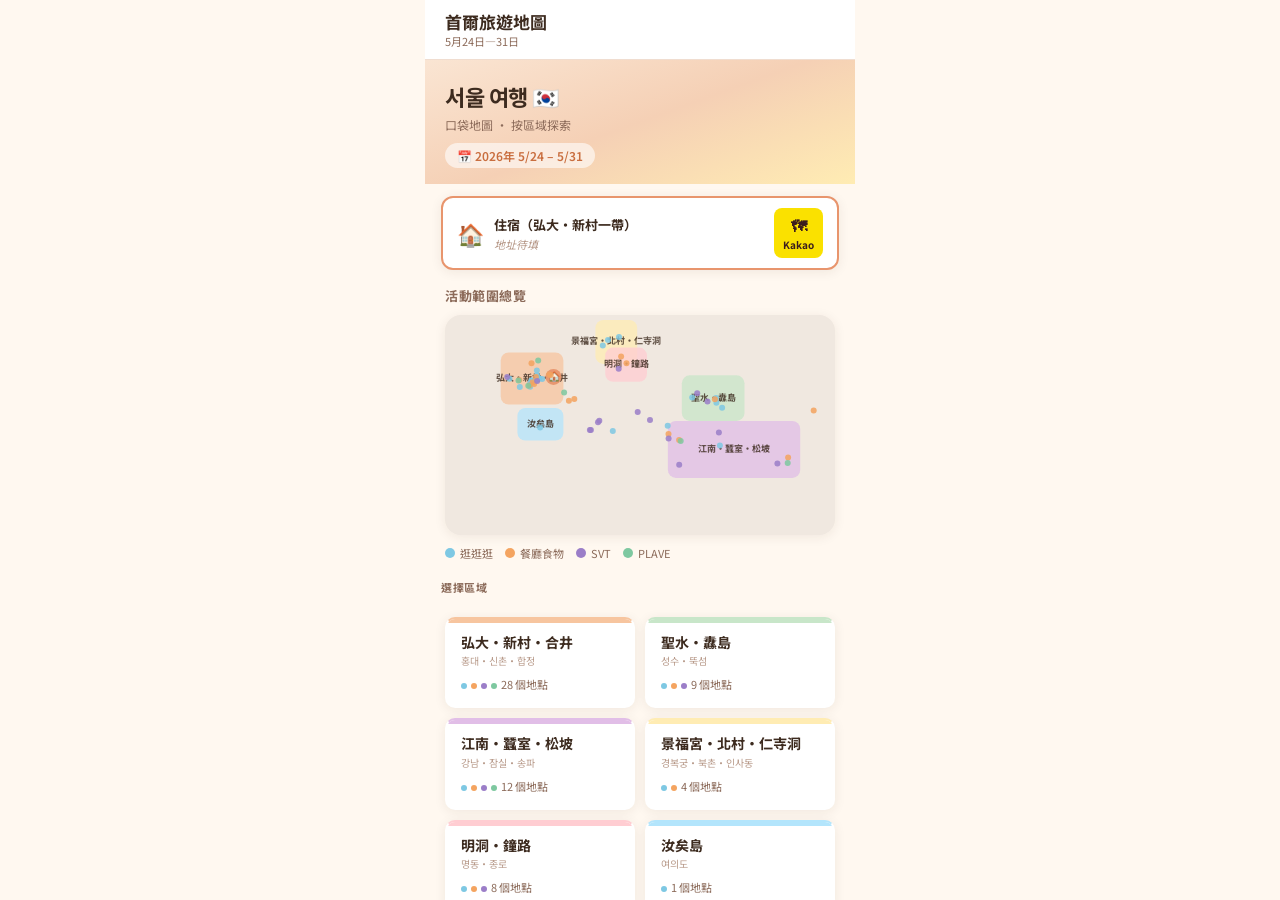
==== index.html @ d863e137 "Add files via upload" ====
<!DOCTYPE html>
<html lang="zh-TW">
<head>
  <meta charset="UTF-8">
  <meta name="viewport" content="width=device-width, initial-scale=1.0, viewport-fit=cover">
  <meta name="mobile-web-app-capable" content="yes">
  <meta name="apple-mobile-web-app-capable" content="yes">
  <meta name="apple-mobile-web-app-status-bar-style" content="default">
  <meta name="apple-mobile-web-app-title" content="首爾">
  <meta name="theme-color" content="#E8A87C">
  <title>首爾旅遊地圖 2026</title>
  <link rel="manifest" href="manifest.json">
  <link rel="stylesheet" href="css/style.css">
</head>
<body>
<div id="app">

  <!-- HEADER -->
  <header class="app-header">
    <button class="back-btn" id="back-btn" style="display:none">←</button>
    <div class="header-title">
      <h1 id="header-title">首爾旅遊地圖</h1>
      <p id="header-sub">5月24日—31日</p>
    </div>
  </header>

  <!-- HOME PAGE -->
  <div class="page active" id="page-home">

    <div class="home-hero">
      <h2>서울 여행 🇰🇷</h2>
      <p>口袋地圖 · 按區域探索</p>
      <div class="dates">📅 2026年 5/24 – 5/31</div>
    </div>

    <!-- 住宿 -->
    <div class="accom-chip">
      <span class="ac-icon">🏠</span>
      <div class="ac-body">
        <div class="ac-name">住宿（弘大・新村一帶）</div>
        <div class="ac-addr">地址待填</div>
      </div>
      <a class="kakao-btn" href="https://map.kakao.com/link/map/住宿,37.5569974,126.937875" target="_blank">
        <span class="kb-icon">🗺</span>
        <span>Kakao</span>
      </a>
    </div>

    <!-- Overview Map -->
    <div class="overview-map-wrap">
      <h3>活動範圍總覽</h3>
      <div class="overview-map">
        <svg id="overview-svg" viewBox="0 0 390 220" xmlns="http://www.w3.org/2000/svg"></svg>
      </div>
    </div>

    <!-- Legend -->
    <div style="display:flex;gap:12px;padding:10px 20px 4px;flex-wrap:wrap">
      <span style="display:flex;align-items:center;gap:5px;font-size:11px;color:var(--text-sub)">
        <span style="width:10px;height:10px;border-radius:50%;background:#7EC8E3;display:inline-block"></span>逛逛逛
      </span>
      <span style="display:flex;align-items:center;gap:5px;font-size:11px;color:var(--text-sub)">
        <span style="width:10px;height:10px;border-radius:50%;background:#F4A460;display:inline-block"></span>餐廳食物
      </span>
      <span style="display:flex;align-items:center;gap:5px;font-size:11px;color:var(--text-sub)">
        <span style="width:10px;height:10px;border-radius:50%;background:#9B7EC8;display:inline-block"></span>SVT
      </span>
      <span style="display:flex;align-items:center;gap:5px;font-size:11px;color:var(--text-sub)">
        <span style="width:10px;height:10px;border-radius:50%;background:#7EC8A0;display:inline-block"></span>PLAVE
      </span>
    </div>

    <!-- Region Grid -->
    <div class="section-label">選擇區域</div>
    <div class="region-grid" id="region-grid"></div>

  </div><!-- /page-home -->

  <!-- REGION PAGE -->
  <div class="page" id="page-region">

    <!-- Mini Map -->
    <div class="region-map-wrap">
      <svg id="region-svg" viewBox="0 0 390 240" xmlns="http://www.w3.org/2000/svg"></svg>
    </div>

    <!-- Subway Chips -->
    <div id="subway-chips" class="subway-chips"></div>

    <!-- Category Tabs -->
    <div id="cat-tabs" class="cat-tabs"></div>

    <!-- Place List -->
    <div id="place-list" class="place-list"></div>

  </div><!-- /page-region -->

</div><!-- /app -->

<script src="js/data.js"></script>
<script src="js/app.js"></script>
</body>
</html>
---- css/style.css ----
@import url('https://fonts.googleapis.com/css2?family=Noto+Sans+TC:wght@400;500;700&family=Noto+Sans+KR:wght@400;500;700&family=Gowun+Dodum&display=swap');

:root {
  --bg: #FFF8F0;
  --surface: #FFFFFF;
  --surface2: #FFF3E8;
  --border: #F0DDD0;
  --text: #3D2B1F;
  --text-sub: #8C6B5A;
  --text-light: #B89A8A;
  --accent: #E8956D;
  --accent2: #C96E3F;
  --dot: #D4846A;

  --region-hongdae: #F7C59F;
  --region-seongsu: #C8E6C9;
  --region-gangnam: #E1BEE7;
  --region-gyeongbok: #FFECB3;
  --region-myeongdong: #FFCDD2;
  --region-yeouido: #B3E5FC;
  --region-incheon: #CFD8DC;

  --cat-shop: #7EC8E3;
  --cat-food: #F4A460;
  --cat-svt: #9B7EC8;
  --cat-plave: #7EC8A0;

  --radius: 16px;
  --radius-sm: 10px;
  --shadow: 0 2px 12px rgba(61,43,31,0.08);
  --shadow-md: 0 4px 24px rgba(61,43,31,0.12);
}

* { box-sizing: border-box; margin: 0; padding: 0; }

html, body {
  height: 100%;
  font-family: 'Noto Sans TC', 'Noto Sans KR', sans-serif;
  background: var(--bg);
  color: var(--text);
  overflow: hidden;
  -webkit-tap-highlight-color: transparent;
  user-select: none;
}

/* ── APP SHELL ── */
#app {
  display: flex;
  flex-direction: column;
  height: 100dvh;
  max-width: 430px;
  margin: 0 auto;
  position: relative;
  overflow: hidden;
}

/* ── HEADER ── */
.app-header {
  background: var(--surface);
  border-bottom: 1px solid var(--border);
  padding: 12px 20px 10px;
  display: flex;
  align-items: center;
  gap: 12px;
  flex-shrink: 0;
  position: relative;
  z-index: 10;
}

.back-btn {
  width: 36px; height: 36px;
  border: none; background: var(--surface2);
  border-radius: 50%;
  display: flex; align-items: center; justify-content: center;
  cursor: pointer;
  font-size: 16px;
  flex-shrink: 0;
  transition: background 0.15s;
}
.back-btn:active { background: var(--border); }

.header-title {
  flex: 1;
}
.header-title h1 {
  font-size: 17px; font-weight: 700;
  color: var(--text); line-height: 1.2;
}
.header-title p {
  font-size: 11px; color: var(--text-sub); margin-top: 1px;
}

/* ── PAGES ── */
.page {
  flex: 1;
  overflow-y: auto;
  overflow-x: hidden;
  -webkit-overflow-scrolling: touch;
  display: none;
}
.page.active { display: block; }

/* ── HOME PAGE ── */
.home-hero {
  background: linear-gradient(160deg, #FAE5D3 0%, #F5D0B5 50%, #FFECB3 100%);
  padding: 20px 20px 16px;
  position: relative;
}
.home-hero h2 {
  font-size: 22px; font-weight: 700;
  color: var(--text); letter-spacing: -0.5px;
}
.home-hero p {
  font-size: 12px; color: var(--text-sub);
  margin-top: 4px;
}
.home-hero .dates {
  display: inline-flex; align-items: center; gap: 6px;
  background: rgba(255,255,255,0.6);
  border-radius: 20px; padding: 4px 12px;
  font-size: 12px; color: var(--accent2);
  font-weight: 600; margin-top: 10px;
}

/* ── OVERVIEW MAP (HOME) ── */
.overview-map-wrap {
  padding: 16px 20px 0;
}
.overview-map-wrap h3 {
  font-size: 13px; font-weight: 700;
  color: var(--text-sub); margin-bottom: 10px;
  text-transform: uppercase; letter-spacing: 0.5px;
}
.overview-map {
  background: #F0E8E0;
  border-radius: var(--radius);
  overflow: hidden;
  position: relative;
  height: 220px;
  box-shadow: var(--shadow);
}
#overview-svg {
  width: 100%; height: 100%;
}

/* ── REGION GRID ── */
.region-grid {
  display: grid;
  grid-template-columns: 1fr 1fr;
  gap: 10px;
  padding: 16px 20px;
}
.region-card {
  background: var(--surface);
  border-radius: var(--radius-sm);
  padding: 14px;
  cursor: pointer;
  border: 2px solid transparent;
  box-shadow: var(--shadow);
  transition: transform 0.15s, box-shadow 0.15s;
  position: relative;
  overflow: hidden;
}
.region-card:active { transform: scale(0.97); }
.region-card::before {
  content: '';
  position: absolute;
  top: 0; left: 0; right: 0;
  height: 4px;
  border-radius: 8px 8px 0 0;
}
.region-card .rc-name {
  font-size: 14px; font-weight: 700;
  color: var(--text); line-height: 1.3;
}
.region-card .rc-ko {
  font-size: 10px; color: var(--text-light);
  margin-top: 2px;
}
.region-card .rc-count {
  margin-top: 8px;
  font-size: 11px; color: var(--text-sub);
}
.region-card .rc-dot {
  display: inline-block; width: 6px; height: 6px;
  border-radius: 50%; margin-right: 4px;
  vertical-align: middle;
}

/* ── REGION PAGE ── */
.region-map-wrap {
  position: relative;
  background: #F0E8E0;
  height: 240px;
  overflow: hidden;
}
#region-svg {
  width: 100%; height: 100%;
}

.subway-chips {
  display: flex; flex-wrap: wrap; gap: 6px;
  padding: 12px 16px;
}
.subway-chip {
  display: flex; align-items: center; gap: 5px;
  background: var(--surface);
  border: 1px solid var(--border);
  border-radius: 20px;
  padding: 4px 10px;
  font-size: 11px; color: var(--text);
}
.subway-chip .line-dot {
  width: 8px; height: 8px;
  border-radius: 50%; flex-shrink: 0;
}

/* ── CATEGORY TABS ── */
.cat-tabs {
  display: flex;
  gap: 8px;
  padding: 8px 16px 12px;
  overflow-x: auto;
  -webkit-overflow-scrolling: touch;
  scrollbar-width: none;
}
.cat-tabs::-webkit-scrollbar { display: none; }
.cat-tab {
  flex-shrink: 0;
  display: flex; flex-direction: column; align-items: center; gap: 4px;
  padding: 8px 14px;
  background: var(--surface);
  border: 2px solid var(--border);
  border-radius: var(--radius-sm);
  cursor: pointer;
  transition: all 0.15s;
  min-width: 64px;
}
.cat-tab .ct-icon { font-size: 20px; }
.cat-tab .ct-label {
  font-size: 10px; font-weight: 600;
  color: var(--text-sub);
}
.cat-tab.active {
  border-color: var(--accent);
  background: var(--surface2);
}
.cat-tab.active .ct-label { color: var(--accent2); }

/* ── PLACE LIST ── */
.place-list {
  padding: 0 16px 100px;
  display: flex; flex-direction: column; gap: 10px;
}
.place-card {
  background: var(--surface);
  border-radius: var(--radius-sm);
  padding: 14px;
  box-shadow: var(--shadow);
  display: flex; align-items: flex-start; gap: 10px;
}
.place-card-icon {
  width: 36px; height: 36px;
  border-radius: 10px;
  display: flex; align-items: center; justify-content: center;
  font-size: 18px; flex-shrink: 0;
}
.place-card-body { flex: 1; min-width: 0; }
.place-card-names {
  font-size: 14px; font-weight: 700;
  color: var(--text); line-height: 1.3;
}
.place-card-names .ko {
  font-size: 11px; font-weight: 400;
  color: var(--text-sub); display: block;
  margin-top: 1px;
}
.place-card-address {
  font-size: 11px; color: var(--text-sub);
  margin-top: 5px; line-height: 1.4;
}
.place-card-address.empty { color: var(--text-light); font-style: italic; }
.place-card-note {
  font-size: 11px; color: var(--text-light);
  margin-top: 4px; line-height: 1.4;
}
.place-card-note.booked {
  color: #4CAF50; font-weight: 600;
}
.kakao-btn {
  flex-shrink: 0;
  display: flex; flex-direction: column; align-items: center;
  gap: 2px;
  padding: 7px 9px;
  background: #FAE100;
  border: none; border-radius: 8px;
  cursor: pointer;
  font-size: 10px; font-weight: 700;
  color: #3C1E1E;
  transition: transform 0.12s;
  text-decoration: none;
  line-height: 1.3;
  text-align: center;
}
.kakao-btn:active { transform: scale(0.95); }
.kakao-btn .kb-icon { font-size: 16px; }

/* ── ACCOMMODATION CHIP ── */
.accom-chip {
  margin: 12px 16px 0;
  background: var(--surface);
  border: 2px solid var(--accent);
  border-radius: 12px;
  padding: 10px 14px;
  display: flex; align-items: center; gap: 10px;
  box-shadow: var(--shadow);
}
.accom-chip .ac-icon { font-size: 22px; }
.accom-chip .ac-body { flex: 1; }
.accom-chip .ac-name { font-size: 13px; font-weight: 700; color: var(--text); }
.accom-chip .ac-addr { font-size: 11px; color: var(--text-light); font-style: italic; margin-top: 2px; }

/* ── SECTION LABEL ── */
.section-label {
  padding: 14px 16px 6px;
  font-size: 11px; font-weight: 700;
  color: var(--text-sub); text-transform: uppercase; letter-spacing: 0.5px;
}

/* ── SCROLLBAR ── */
.page::-webkit-scrollbar { width: 3px; }
.page::-webkit-scrollbar-thumb { background: var(--border); border-radius: 4px; }

/* ── ANIMATION ── */
@keyframes fadeUp {
  from { opacity: 0; transform: translateY(8px); }
  to   { opacity: 1; transform: translateY(0); }
}
.place-card { animation: fadeUp 0.2s ease both; }
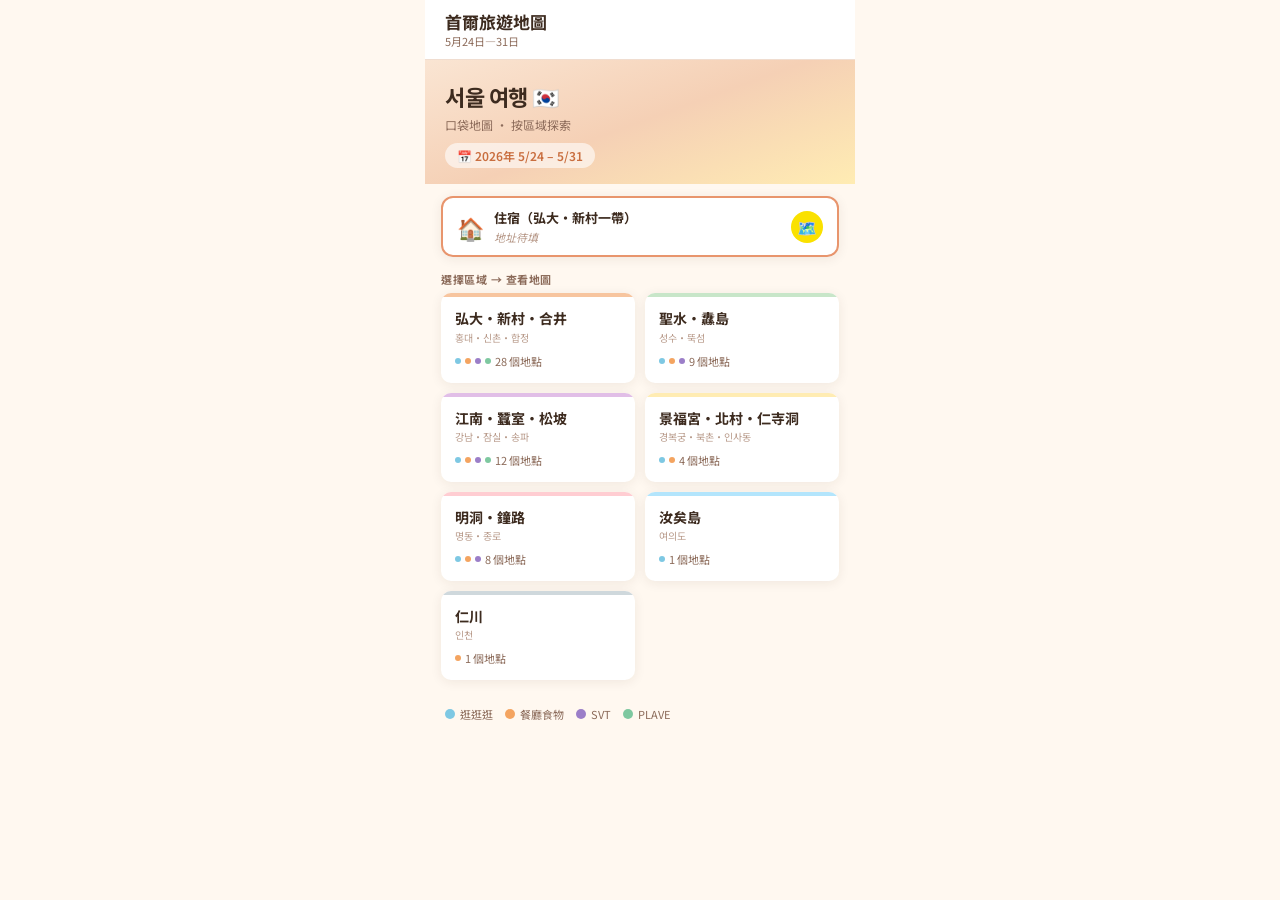
==== commit 9bdd8194: "Add files via upload" ====
--- a/index.html
+++ b/index.html
@@ -11,11 +11,11 @@
   <title>首爾旅遊地圖 2026</title>
   <link rel="manifest" href="manifest.json">
   <link rel="stylesheet" href="css/style.css">
+  <script type="text/javascript" src="https://dapi.kakao.com/v2/maps/sdk.js?appkey=3eb3a89a2d6afc377a00a63d59d42dce&libraries=services"></script>
 </head>
 <body>
 <div id="app">
 
-  <!-- HEADER -->
   <header class="app-header">
     <button class="back-btn" id="back-btn" style="display:none">←</button>
     <div class="header-title">
@@ -26,76 +26,41 @@
 
   <!-- HOME PAGE -->
   <div class="page active" id="page-home">
-
     <div class="home-hero">
       <h2>서울 여행 🇰🇷</h2>
       <p>口袋地圖 · 按區域探索</p>
       <div class="dates">📅 2026年 5/24 – 5/31</div>
     </div>
 
-    <!-- 住宿 -->
     <div class="accom-chip">
       <span class="ac-icon">🏠</span>
       <div class="ac-body">
         <div class="ac-name">住宿（弘大・新村一帶）</div>
         <div class="ac-addr">地址待填</div>
       </div>
-      <a class="kakao-btn" href="https://map.kakao.com/link/map/住宿,37.5569974,126.937875" target="_blank">
-        <span class="kb-icon">🗺</span>
-        <span>Kakao</span>
-      </a>
+      <a class="kakao-icon-btn" href="https://map.kakao.com/link/map/住宿,37.5569974,126.937875" target="_blank" rel="noopener" title="在Kakao Map查看">🗺️</a>
     </div>
 
-    <!-- Overview Map -->
-    <div class="overview-map-wrap">
-      <h3>活動範圍總覽</h3>
-      <div class="overview-map">
-        <svg id="overview-svg" viewBox="0 0 390 220" xmlns="http://www.w3.org/2000/svg"></svg>
-      </div>
-    </div>
-
-    <!-- Legend -->
-    <div style="display:flex;gap:12px;padding:10px 20px 4px;flex-wrap:wrap">
-      <span style="display:flex;align-items:center;gap:5px;font-size:11px;color:var(--text-sub)">
-        <span style="width:10px;height:10px;border-radius:50%;background:#7EC8E3;display:inline-block"></span>逛逛逛
-      </span>
-      <span style="display:flex;align-items:center;gap:5px;font-size:11px;color:var(--text-sub)">
-        <span style="width:10px;height:10px;border-radius:50%;background:#F4A460;display:inline-block"></span>餐廳食物
-      </span>
-      <span style="display:flex;align-items:center;gap:5px;font-size:11px;color:var(--text-sub)">
-        <span style="width:10px;height:10px;border-radius:50%;background:#9B7EC8;display:inline-block"></span>SVT
-      </span>
-      <span style="display:flex;align-items:center;gap:5px;font-size:11px;color:var(--text-sub)">
-        <span style="width:10px;height:10px;border-radius:50%;background:#7EC8A0;display:inline-block"></span>PLAVE
-      </span>
-    </div>
-
-    <!-- Region Grid -->
-    <div class="section-label">選擇區域</div>
+    <div class="section-label">選擇區域 → 查看地圖</div>
     <div class="region-grid" id="region-grid"></div>
 
-  </div><!-- /page-home -->
+    <div class="legend-row">
+      <span class="legend-item"><span class="legend-dot" style="background:#7EC8E3"></span>逛逛逛</span>
+      <span class="legend-item"><span class="legend-dot" style="background:#F4A460"></span>餐廳食物</span>
+      <span class="legend-item"><span class="legend-dot" style="background:#9B7EC8"></span>SVT</span>
+      <span class="legend-item"><span class="legend-dot" style="background:#7EC8A0"></span>PLAVE</span>
+    </div>
+  </div>
 
   <!-- REGION PAGE -->
   <div class="page" id="page-region">
+    <div id="kakao-map"></div>
+    <div id="subway-chips" class="subway-chips"></div>
+    <div id="cat-tabs" class="cat-tabs"></div>
+    <div id="place-list" class="place-list"></div>
+  </div>
 
-    <!-- Mini Map -->
-    <div class="region-map-wrap">
-      <svg id="region-svg" viewBox="0 0 390 240" xmlns="http://www.w3.org/2000/svg"></svg>
-    </div>
-
-    <!-- Subway Chips -->
-    <div id="subway-chips" class="subway-chips"></div>
-
-    <!-- Category Tabs -->
-    <div id="cat-tabs" class="cat-tabs"></div>
-
-    <!-- Place List -->
-    <div id="place-list" class="place-list"></div>
-
-  </div><!-- /page-region -->
-
-</div><!-- /app -->
+</div>
 
 <script src="js/data.js"></script>
 <script src="js/app.js"></script>
--- a/css/style.css
+++ b/css/style.css
@@ -1,4 +1,4 @@
-@import url('https://fonts.googleapis.com/css2?family=Noto+Sans+TC:wght@400;500;700&family=Noto+Sans+KR:wght@400;500;700&family=Gowun+Dodum&display=swap');
+@import url('https://fonts.googleapis.com/css2?family=Noto+Sans+TC:wght@400;500;700&family=Noto+Sans+KR:wght@400;500;700&display=swap');
 
 :root {
   --bg: #FFF8F0;
@@ -10,7 +10,6 @@
   --text-light: #B89A8A;
   --accent: #E8956D;
   --accent2: #C96E3F;
-  --dot: #D4846A;
 
   --region-hongdae: #F7C59F;
   --region-seongsu: #C8E6C9;
@@ -20,15 +19,9 @@
   --region-yeouido: #B3E5FC;
   --region-incheon: #CFD8DC;
 
-  --cat-shop: #7EC8E3;
-  --cat-food: #F4A460;
-  --cat-svt: #9B7EC8;
-  --cat-plave: #7EC8A0;
-
   --radius: 16px;
   --radius-sm: 10px;
   --shadow: 0 2px 12px rgba(61,43,31,0.08);
-  --shadow-md: 0 4px 24px rgba(61,43,31,0.12);
 }
 
 * { box-sizing: border-box; margin: 0; padding: 0; }
@@ -43,7 +36,6 @@
   user-select: none;
 }
 
-/* ── APP SHELL ── */
 #app {
   display: flex;
   flex-direction: column;
@@ -63,7 +55,6 @@
   align-items: center;
   gap: 12px;
   flex-shrink: 0;
-  position: relative;
   z-index: 10;
 }
 
@@ -72,238 +63,32 @@
   border: none; background: var(--surface2);
   border-radius: 50%;
   display: flex; align-items: center; justify-content: center;
-  cursor: pointer;
-  font-size: 16px;
-  flex-shrink: 0;
+  cursor: pointer; font-size: 16px; flex-shrink: 0;
   transition: background 0.15s;
 }
 .back-btn:active { background: var(--border); }
 
-.header-title {
-  flex: 1;
-}
-.header-title h1 {
-  font-size: 17px; font-weight: 700;
-  color: var(--text); line-height: 1.2;
-}
-.header-title p {
-  font-size: 11px; color: var(--text-sub); margin-top: 1px;
-}
+.header-title { flex: 1; }
+.header-title h1 { font-size: 17px; font-weight: 700; color: var(--text); line-height: 1.2; }
+.header-title p { font-size: 11px; color: var(--text-sub); margin-top: 1px; }
 
 /* ── PAGES ── */
-.page {
-  flex: 1;
-  overflow-y: auto;
-  overflow-x: hidden;
-  -webkit-overflow-scrolling: touch;
-  display: none;
-}
+.page { flex: 1; overflow-y: auto; overflow-x: hidden; -webkit-overflow-scrolling: touch; display: none; }
 .page.active { display: block; }
 
-/* ── HOME PAGE ── */
+/* ── HOME ── */
 .home-hero {
   background: linear-gradient(160deg, #FAE5D3 0%, #F5D0B5 50%, #FFECB3 100%);
   padding: 20px 20px 16px;
-  position: relative;
-}
-.home-hero h2 {
-  font-size: 22px; font-weight: 700;
-  color: var(--text); letter-spacing: -0.5px;
-}
-.home-hero p {
-  font-size: 12px; color: var(--text-sub);
-  margin-top: 4px;
-}
+}
+.home-hero h2 { font-size: 22px; font-weight: 700; color: var(--text); letter-spacing: -0.5px; }
+.home-hero p { font-size: 12px; color: var(--text-sub); margin-top: 4px; }
 .home-hero .dates {
   display: inline-flex; align-items: center; gap: 6px;
-  background: rgba(255,255,255,0.6);
-  border-radius: 20px; padding: 4px 12px;
-  font-size: 12px; color: var(--accent2);
+  background: rgba(255,255,255,0.6); border-radius: 20px;
+  padding: 4px 12px; font-size: 12px; color: var(--accent2);
   font-weight: 600; margin-top: 10px;
 }
-
-/* ── OVERVIEW MAP (HOME) ── */
-.overview-map-wrap {
-  padding: 16px 20px 0;
-}
-.overview-map-wrap h3 {
-  font-size: 13px; font-weight: 700;
-  color: var(--text-sub); margin-bottom: 10px;
-  text-transform: uppercase; letter-spacing: 0.5px;
-}
-.overview-map {
-  background: #F0E8E0;
-  border-radius: var(--radius);
-  overflow: hidden;
-  position: relative;
-  height: 220px;
-  box-shadow: var(--shadow);
-}
-#overview-svg {
-  width: 100%; height: 100%;
-}
-
-/* ── REGION GRID ── */
-.region-grid {
-  display: grid;
-  grid-template-columns: 1fr 1fr;
-  gap: 10px;
-  padding: 16px 20px;
-}
-.region-card {
-  background: var(--surface);
-  border-radius: var(--radius-sm);
-  padding: 14px;
-  cursor: pointer;
-  border: 2px solid transparent;
-  box-shadow: var(--shadow);
-  transition: transform 0.15s, box-shadow 0.15s;
-  position: relative;
-  overflow: hidden;
-}
-.region-card:active { transform: scale(0.97); }
-.region-card::before {
-  content: '';
-  position: absolute;
-  top: 0; left: 0; right: 0;
-  height: 4px;
-  border-radius: 8px 8px 0 0;
-}
-.region-card .rc-name {
-  font-size: 14px; font-weight: 700;
-  color: var(--text); line-height: 1.3;
-}
-.region-card .rc-ko {
-  font-size: 10px; color: var(--text-light);
-  margin-top: 2px;
-}
-.region-card .rc-count {
-  margin-top: 8px;
-  font-size: 11px; color: var(--text-sub);
-}
-.region-card .rc-dot {
-  display: inline-block; width: 6px; height: 6px;
-  border-radius: 50%; margin-right: 4px;
-  vertical-align: middle;
-}
-
-/* ── REGION PAGE ── */
-.region-map-wrap {
-  position: relative;
-  background: #F0E8E0;
-  height: 240px;
-  overflow: hidden;
-}
-#region-svg {
-  width: 100%; height: 100%;
-}
-
-.subway-chips {
-  display: flex; flex-wrap: wrap; gap: 6px;
-  padding: 12px 16px;
-}
-.subway-chip {
-  display: flex; align-items: center; gap: 5px;
-  background: var(--surface);
-  border: 1px solid var(--border);
-  border-radius: 20px;
-  padding: 4px 10px;
-  font-size: 11px; color: var(--text);
-}
-.subway-chip .line-dot {
-  width: 8px; height: 8px;
-  border-radius: 50%; flex-shrink: 0;
-}
-
-/* ── CATEGORY TABS ── */
-.cat-tabs {
-  display: flex;
-  gap: 8px;
-  padding: 8px 16px 12px;
-  overflow-x: auto;
-  -webkit-overflow-scrolling: touch;
-  scrollbar-width: none;
-}
-.cat-tabs::-webkit-scrollbar { display: none; }
-.cat-tab {
-  flex-shrink: 0;
-  display: flex; flex-direction: column; align-items: center; gap: 4px;
-  padding: 8px 14px;
-  background: var(--surface);
-  border: 2px solid var(--border);
-  border-radius: var(--radius-sm);
-  cursor: pointer;
-  transition: all 0.15s;
-  min-width: 64px;
-}
-.cat-tab .ct-icon { font-size: 20px; }
-.cat-tab .ct-label {
-  font-size: 10px; font-weight: 600;
-  color: var(--text-sub);
-}
-.cat-tab.active {
-  border-color: var(--accent);
-  background: var(--surface2);
-}
-.cat-tab.active .ct-label { color: var(--accent2); }
-
-/* ── PLACE LIST ── */
-.place-list {
-  padding: 0 16px 100px;
-  display: flex; flex-direction: column; gap: 10px;
-}
-.place-card {
-  background: var(--surface);
-  border-radius: var(--radius-sm);
-  padding: 14px;
-  box-shadow: var(--shadow);
-  display: flex; align-items: flex-start; gap: 10px;
-}
-.place-card-icon {
-  width: 36px; height: 36px;
-  border-radius: 10px;
-  display: flex; align-items: center; justify-content: center;
-  font-size: 18px; flex-shrink: 0;
-}
-.place-card-body { flex: 1; min-width: 0; }
-.place-card-names {
-  font-size: 14px; font-weight: 700;
-  color: var(--text); line-height: 1.3;
-}
-.place-card-names .ko {
-  font-size: 11px; font-weight: 400;
-  color: var(--text-sub); display: block;
-  margin-top: 1px;
-}
-.place-card-address {
-  font-size: 11px; color: var(--text-sub);
-  margin-top: 5px; line-height: 1.4;
-}
-.place-card-address.empty { color: var(--text-light); font-style: italic; }
-.place-card-note {
-  font-size: 11px; color: var(--text-light);
-  margin-top: 4px; line-height: 1.4;
-}
-.place-card-note.booked {
-  color: #4CAF50; font-weight: 600;
-}
-.kakao-btn {
-  flex-shrink: 0;
-  display: flex; flex-direction: column; align-items: center;
-  gap: 2px;
-  padding: 7px 9px;
-  background: #FAE100;
-  border: none; border-radius: 8px;
-  cursor: pointer;
-  font-size: 10px; font-weight: 700;
-  color: #3C1E1E;
-  transition: transform 0.12s;
-  text-decoration: none;
-  line-height: 1.3;
-  text-align: center;
-}
-.kakao-btn:active { transform: scale(0.95); }
-.kakao-btn .kb-icon { font-size: 16px; }
 
 /* ── ACCOMMODATION CHIP ── */
 .accom-chip {
@@ -320,6 +105,31 @@
 .accom-chip .ac-name { font-size: 13px; font-weight: 700; color: var(--text); }
 .accom-chip .ac-addr { font-size: 11px; color: var(--text-light); font-style: italic; margin-top: 2px; }
 
+/* ── KAKAO ICON BUTTON (small, inline) ── */
+.kakao-icon-btn {
+  display: flex; align-items: center; justify-content: center;
+  width: 32px; height: 32px;
+  background: #FAE100; border-radius: 50%;
+  text-decoration: none; font-size: 16px;
+  flex-shrink: 0;
+  transition: transform 0.12s;
+}
+.kakao-icon-btn:active { transform: scale(0.92); }
+
+/* ── LEGEND ── */
+.legend-row {
+  display: flex; gap: 12px; flex-wrap: wrap;
+  padding: 10px 20px 16px;
+}
+.legend-item {
+  display: flex; align-items: center; gap: 5px;
+  font-size: 11px; color: var(--text-sub);
+}
+.legend-dot {
+  width: 10px; height: 10px;
+  border-radius: 50%; display: inline-block;
+}
+
 /* ── SECTION LABEL ── */
 .section-label {
   padding: 14px 16px 6px;
@@ -327,13 +137,111 @@
   color: var(--text-sub); text-transform: uppercase; letter-spacing: 0.5px;
 }
 
+/* ── REGION GRID ── */
+.region-grid {
+  display: grid;
+  grid-template-columns: 1fr 1fr;
+  gap: 10px;
+  padding: 0 16px 16px;
+}
+.region-card {
+  background: var(--surface);
+  border-radius: var(--radius-sm);
+  padding: 14px;
+  cursor: pointer;
+  box-shadow: var(--shadow);
+  transition: transform 0.15s;
+  position: relative;
+  overflow: hidden;
+}
+.region-card:active { transform: scale(0.96); }
+.region-card .rc-color-bar {
+  position: absolute; top: 0; left: 0; right: 0; height: 4px; border-radius: 8px 8px 0 0;
+}
+.region-card .rc-name { font-size: 14px; font-weight: 700; color: var(--text); line-height: 1.3; margin-top: 2px; }
+.region-card .rc-ko { font-size: 10px; color: var(--text-light); margin-top: 2px; }
+.region-card .rc-count { margin-top: 8px; font-size: 11px; color: var(--text-sub); display: flex; align-items: center; gap: 4px; flex-wrap: wrap; }
+.rc-cat-dot { display: inline-block; width: 6px; height: 6px; border-radius: 50%; }
+
+/* ── KAKAO MAP ── */
+#kakao-map {
+  width: 100%;
+  height: 280px;
+  flex-shrink: 0;
+  background: #EDE0D4;
+}
+
+/* ── SUBWAY CHIPS ── */
+.subway-chips {
+  display: flex; flex-wrap: wrap; gap: 6px;
+  padding: 10px 16px;
+}
+.subway-chip {
+  display: flex; align-items: center; gap: 5px;
+  background: var(--surface); border: 1px solid var(--border);
+  border-radius: 20px; padding: 4px 10px;
+  font-size: 11px; color: var(--text);
+}
+.subway-chip .line-dot { width: 8px; height: 8px; border-radius: 50%; flex-shrink: 0; }
+
+/* ── CATEGORY TABS ── */
+.cat-tabs {
+  display: flex; gap: 8px;
+  padding: 4px 16px 10px;
+  overflow-x: auto; -webkit-overflow-scrolling: touch; scrollbar-width: none;
+}
+.cat-tabs::-webkit-scrollbar { display: none; }
+.cat-tab {
+  flex-shrink: 0;
+  display: flex; flex-direction: column; align-items: center; gap: 3px;
+  padding: 7px 12px;
+  background: var(--surface); border: 2px solid var(--border);
+  border-radius: var(--radius-sm); cursor: pointer;
+  transition: all 0.15s; min-width: 60px;
+}
+.cat-tab .ct-icon { font-size: 18px; }
+.cat-tab .ct-label { font-size: 10px; font-weight: 600; color: var(--text-sub); }
+.cat-tab.active { border-color: var(--accent); background: var(--surface2); }
+.cat-tab.active .ct-label { color: var(--accent2); }
+
+/* ── PLACE LIST ── */
+.place-list { padding: 0 16px 100px; display: flex; flex-direction: column; gap: 10px; }
+
+.place-card {
+  background: var(--surface); border-radius: var(--radius-sm);
+  padding: 12px; box-shadow: var(--shadow);
+  display: flex; align-items: flex-start; gap: 10px;
+  animation: fadeUp 0.2s ease both;
+}
+.place-card-icon {
+  width: 34px; height: 34px; border-radius: 9px;
+  display: flex; align-items: center; justify-content: center;
+  font-size: 17px; flex-shrink: 0;
+}
+.place-card-body { flex: 1; min-width: 0; }
+.place-card-names { font-size: 13px; font-weight: 700; color: var(--text); line-height: 1.3; }
+.place-card-names .ko { font-size: 10px; font-weight: 400; color: var(--text-sub); display: block; margin-top: 1px; }
+.place-card-address { font-size: 11px; color: var(--text-sub); margin-top: 4px; line-height: 1.4; }
+.place-card-address.empty { color: var(--text-light); font-style: italic; }
+.place-card-note { font-size: 11px; color: var(--text-light); margin-top: 3px; line-height: 1.4; }
+.place-card-note.booked { color: #4CAF50; font-weight: 700; }
+
+/* ── PLACE KAKAO ICON ── */
+.place-kakao-btn {
+  display: flex; align-items: center; justify-content: center;
+  width: 30px; height: 30px; border-radius: 50%;
+  background: #FAE100; text-decoration: none;
+  font-size: 15px; flex-shrink: 0;
+  margin-top: 2px;
+  transition: transform 0.12s;
+}
+.place-kakao-btn:active { transform: scale(0.9); }
+
 /* ── SCROLLBAR ── */
 .page::-webkit-scrollbar { width: 3px; }
 .page::-webkit-scrollbar-thumb { background: var(--border); border-radius: 4px; }
 
-/* ── ANIMATION ── */
 @keyframes fadeUp {
-  from { opacity: 0; transform: translateY(8px); }
+  from { opacity: 0; transform: translateY(6px); }
   to   { opacity: 1; transform: translateY(0); }
 }
-.place-card { animation: fadeUp 0.2s ease both; }
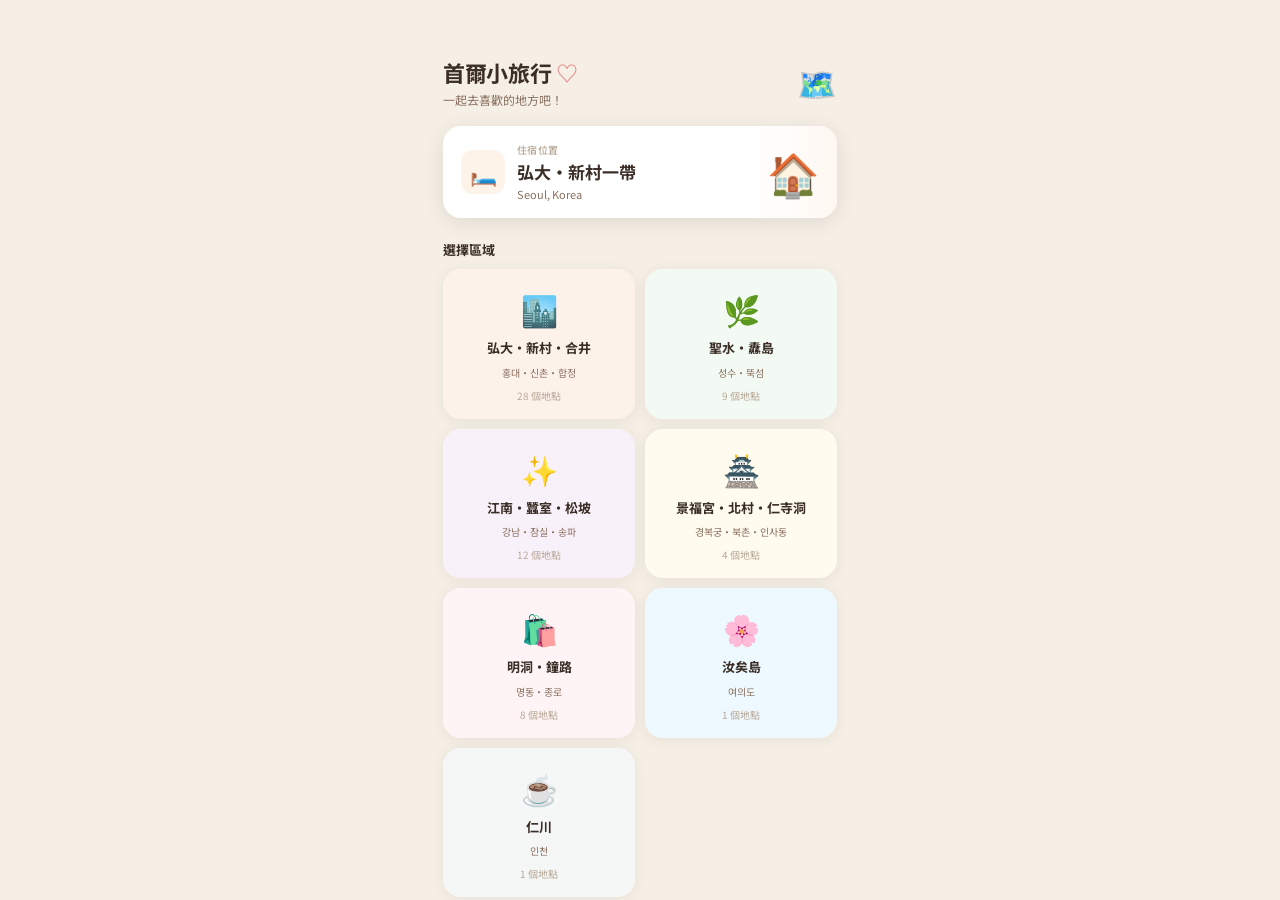
==== commit 35e2995f: "Add files via upload" ====
--- a/index.html
+++ b/index.html
@@ -3,65 +3,100 @@
 <head>
   <meta charset="UTF-8">
   <meta name="viewport" content="width=device-width, initial-scale=1.0, viewport-fit=cover">
-  <meta name="mobile-web-app-capable" content="yes">
   <meta name="apple-mobile-web-app-capable" content="yes">
   <meta name="apple-mobile-web-app-status-bar-style" content="default">
-  <meta name="apple-mobile-web-app-title" content="首爾">
-  <meta name="theme-color" content="#E8A87C">
-  <title>首爾旅遊地圖 2026</title>
+  <meta name="apple-mobile-web-app-title" content="首爾小旅行">
+  <meta name="theme-color" content="#F5EFE6">
+  <title>首爾小旅行</title>
   <link rel="manifest" href="manifest.json">
+  <link rel="preconnect" href="https://fonts.googleapis.com">
+  <link href="https://fonts.googleapis.com/css2?family=Noto+Sans+TC:wght@400;500;700&family=Noto+Sans+KR:wght@400;500;700&display=swap" rel="stylesheet">
   <link rel="stylesheet" href="css/style.css">
-  <script type="text/javascript" src="https://dapi.kakao.com/v2/maps/sdk.js?appkey=3eb3a89a2d6afc377a00a63d59d42dce&libraries=services"></script>
 </head>
 <body>
 <div id="app">
 
-  <header class="app-header">
-    <button class="back-btn" id="back-btn" style="display:none">←</button>
-    <div class="header-title">
-      <h1 id="header-title">首爾旅遊地圖</h1>
-      <p id="header-sub">5月24日—31日</p>
-    </div>
-  </header>
+  <!-- ═══ HOME PAGE ═══ -->
+  <div class="page active" id="page-home">
+    <div class="home-inner">
 
-  <!-- HOME PAGE -->
-  <div class="page active" id="page-home">
-    <div class="home-hero">
-      <h2>서울 여행 🇰🇷</h2>
-      <p>口袋地圖 · 按區域探索</p>
-      <div class="dates">📅 2026年 5/24 – 5/31</div>
-    </div>
+      <!-- Header -->
+      <div class="home-header">
+        <div class="home-header-left">
+          <div class="app-title">首爾小旅行 <span class="heart">♡</span></div>
+          <div class="app-sub">一起去喜歡的地方吧！</div>
+        </div>
+        <div class="header-icon">🗺️</div>
+      </div>
 
-    <div class="accom-chip">
-      <span class="ac-icon">🏠</span>
-      <div class="ac-body">
-        <div class="ac-name">住宿（弘大・新村一帶）</div>
-        <div class="ac-addr">地址待填</div>
+      <!-- 住宿卡片 -->
+      <div class="accom-card">
+        <div class="accom-card-icon">🛏️</div>
+        <div class="accom-card-body">
+          <div class="accom-label">住宿位置</div>
+          <div class="accom-name" id="accom-name">弘大・新村一帶</div>
+          <div class="accom-addr" id="accom-addr">Seoul, Korea</div>
+        </div>
+        <div class="accom-illus">🏠</div>
       </div>
-      <a class="kakao-icon-btn" href="https://map.kakao.com/link/map/住宿,37.5569974,126.937875" target="_blank" rel="noopener" title="在Kakao Map查看">🗺️</a>
-    </div>
 
-    <div class="section-label">選擇區域 → 查看地圖</div>
-    <div class="region-grid" id="region-grid"></div>
+      <!-- 選擇區域 -->
+      <div class="section-title">選擇區域</div>
+      <div class="region-grid" id="region-grid"></div>
 
-    <div class="legend-row">
-      <span class="legend-item"><span class="legend-dot" style="background:#7EC8E3"></span>逛逛逛</span>
-      <span class="legend-item"><span class="legend-dot" style="background:#F4A460"></span>餐廳食物</span>
-      <span class="legend-item"><span class="legend-dot" style="background:#9B7EC8"></span>SVT</span>
-      <span class="legend-item"><span class="legend-dot" style="background:#7EC8A0"></span>PLAVE</span>
+      <!-- 地鐵線路圖 -->
+      <div class="section-title" style="margin-top:4px">
+        地鐵路線圖 <span style="font-size:16px">🚇</span>
+      </div>
+      <div class="subway-map-card">
+        <div class="subway-map-inner" id="subway-map-svg"></div>
+      </div>
+
     </div>
   </div>
 
-  <!-- REGION PAGE -->
+  <!-- ═══ REGION PAGE ═══ -->
   <div class="page" id="page-region">
+
+    <!-- Top bar -->
+    <div class="region-topbar">
+      <button class="back-btn" id="back-btn">
+        <svg width="20" height="20" viewBox="0 0 24 24" fill="none" stroke="currentColor" stroke-width="2.5" stroke-linecap="round"><polyline points="15 18 9 12 15 6"/></svg>
+      </button>
+      <div class="region-topbar-title" id="region-topbar-title">區域</div>
+      <div style="width:36px"></div>
+    </div>
+
+    <!-- Kakao Map -->
     <div id="kakao-map"></div>
+
+    <!-- 地鐵站 chips -->
     <div id="subway-chips" class="subway-chips"></div>
+
+    <!-- 分類 tabs -->
     <div id="cat-tabs" class="cat-tabs"></div>
+
+    <!-- 地點列表 -->
     <div id="place-list" class="place-list"></div>
+
   </div>
 
 </div>
 
+<!-- Kakao Maps SDK -->
+<script>
+// Load Kakao Maps after page load to avoid blocking
+function loadKakaoMap() {
+  return new Promise((resolve, reject) => {
+    if (window.kakao && window.kakao.maps) { resolve(); return; }
+    const s = document.createElement('script');
+    s.src = '//dapi.kakao.com/v2/maps/sdk.js?appkey=80a4afa6bdeb8635d40f16450b4deb39&autoload=false';
+    s.onload = () => kakao.maps.load(resolve);
+    s.onerror = reject;
+    document.head.appendChild(s);
+  });
+}
+</script>
 <script src="js/data.js"></script>
 <script src="js/app.js"></script>
 </body>
--- a/css/style.css
+++ b/css/style.css
@@ -1,31 +1,24 @@
 @import url('https://fonts.googleapis.com/css2?family=Noto+Sans+TC:wght@400;500;700&family=Noto+Sans+KR:wght@400;500;700&display=swap');
 
+/* ── TOKENS ── */
 :root {
-  --bg: #FFF8F0;
-  --surface: #FFFFFF;
-  --surface2: #FFF3E8;
-  --border: #F0DDD0;
-  --text: #3D2B1F;
-  --text-sub: #8C6B5A;
-  --text-light: #B89A8A;
-  --accent: #E8956D;
-  --accent2: #C96E3F;
-
-  --region-hongdae: #F7C59F;
-  --region-seongsu: #C8E6C9;
-  --region-gangnam: #E1BEE7;
-  --region-gyeongbok: #FFECB3;
-  --region-myeongdong: #FFCDD2;
-  --region-yeouido: #B3E5FC;
-  --region-incheon: #CFD8DC;
-
-  --radius: 16px;
-  --radius-sm: 10px;
-  --shadow: 0 2px 12px rgba(61,43,31,0.08);
-}
-
-* { box-sizing: border-box; margin: 0; padding: 0; }
-
+  --bg:        #F5EFE6;
+  --surface:   #FFFFFF;
+  --surface2:  #FBF7F2;
+  --border:    #EDE5DA;
+  --text:      #3A2E27;
+  --text-sub:  #8A7060;
+  --text-lt:   #B8A898;
+  --accent:    #E8956D;
+  --accent2:   #C9714A;
+  --radius:    18px;
+  --radius-sm: 12px;
+  --shadow:    0 2px 14px rgba(58,46,39,0.07);
+  --shadow-md: 0 4px 20px rgba(58,46,39,0.11);
+}
+
+/* ── RESET ── */
+*, *::before, *::after { box-sizing: border-box; margin: 0; padding: 0; }
 html, body {
   height: 100%;
   font-family: 'Noto Sans TC', 'Noto Sans KR', sans-serif;
@@ -36,212 +29,266 @@
   user-select: none;
 }
 
+/* ── APP SHELL ── */
 #app {
-  display: flex;
-  flex-direction: column;
+  position: relative;
   height: 100dvh;
   max-width: 430px;
   margin: 0 auto;
-  position: relative;
-  overflow: hidden;
-}
-
-/* ── HEADER ── */
-.app-header {
-  background: var(--surface);
-  border-bottom: 1px solid var(--border);
-  padding: 12px 20px 10px;
+  overflow: hidden;
+  background: var(--bg);
+}
+
+/* ── PAGES ── */
+.page {
+  position: absolute;
+  inset: 0;
+  overflow: hidden;
   display: flex;
-  align-items: center;
-  gap: 12px;
-  flex-shrink: 0;
-  z-index: 10;
-}
-
+  flex-direction: column;
+  opacity: 0;
+  pointer-events: none;
+  transform: translateX(100%);
+  transition: transform 0.32s cubic-bezier(.4,0,.2,1), opacity 0.32s;
+}
+.page.active {
+  opacity: 1;
+  pointer-events: auto;
+  transform: translateX(0);
+}
+.page.slide-left {
+  transform: translateX(-40%);
+  opacity: 0;
+  pointer-events: none;
+}
+
+/* ─────────────────────────────
+   HOME
+───────────────────────────── */
+#page-home { overflow-y: auto; -webkit-overflow-scrolling: touch; display: block; }
+.home-inner { padding: 0 18px 40px; }
+
+/* Header */
+.home-header {
+  display: flex; align-items: center; justify-content: space-between;
+  padding: 56px 0 18px;
+}
+.app-title { font-size: 22px; font-weight: 700; letter-spacing: -0.3px; }
+.heart { color: #E88A8A; }
+.app-sub { font-size: 12px; color: var(--text-sub); margin-top: 3px; }
+.header-icon { font-size: 32px; }
+
+/* 住宿卡片 */
+.accom-card {
+  background: var(--surface);
+  border-radius: var(--radius);
+  padding: 16px 18px;
+  display: flex; align-items: center; gap: 12px;
+  box-shadow: var(--shadow-md);
+  margin-bottom: 22px;
+  position: relative; overflow: hidden;
+}
+.accom-card::after {
+  content: '';
+  position: absolute; right: 0; top: 0; bottom: 0; width: 90px;
+  background: linear-gradient(to right, transparent, #FFF8F2);
+}
+.accom-card-icon {
+  width: 44px; height: 44px; border-radius: 12px;
+  background: #FEF3E8;
+  display: flex; align-items: center; justify-content: center;
+  font-size: 22px; flex-shrink: 0;
+}
+.accom-card-body { flex: 1; min-width: 0; }
+.accom-label { font-size: 10px; color: var(--text-lt); font-weight: 500; letter-spacing: 0.3px; }
+.accom-name { font-size: 17px; font-weight: 700; margin-top: 2px; }
+.accom-addr { font-size: 11px; color: var(--text-sub); margin-top: 2px; }
+.accom-illus {
+  font-size: 42px; flex-shrink: 0;
+  position: relative; z-index: 1;
+  line-height: 1;
+}
+
+/* Section title */
+.section-title {
+  font-size: 13px; font-weight: 700;
+  color: var(--text); margin-bottom: 10px;
+  display: flex; align-items: center; gap: 6px;
+}
+
+/* Region grid */
+.region-grid {
+  display: grid; grid-template-columns: 1fr 1fr;
+  gap: 10px; margin-bottom: 22px;
+}
+.region-card {
+  background: var(--surface);
+  border-radius: var(--radius);
+  padding: 18px 14px 16px;
+  cursor: pointer;
+  box-shadow: var(--shadow);
+  display: flex; flex-direction: column; align-items: center; gap: 8px;
+  transition: transform 0.15s, box-shadow 0.15s;
+  position: relative; overflow: hidden;
+}
+.region-card:active { transform: scale(0.96); box-shadow: none; }
+.region-card-bg {
+  position: absolute; inset: 0;
+  opacity: 0.22; border-radius: var(--radius);
+}
+.region-card-icon { font-size: 30px; position: relative; z-index: 1; }
+.region-card-name {
+  font-size: 13px; font-weight: 700;
+  color: var(--text); text-align: center; line-height: 1.35;
+  position: relative; z-index: 1;
+}
+.region-card-ko {
+  font-size: 10px; color: var(--text-sub);
+  position: relative; z-index: 1;
+}
+.region-card-count {
+  font-size: 10px; color: var(--text-lt);
+  position: relative; z-index: 1;
+}
+
+/* Subway map */
+.subway-map-card {
+  background: var(--surface);
+  border-radius: var(--radius);
+  padding: 14px;
+  box-shadow: var(--shadow);
+  overflow: hidden;
+}
+.subway-map-inner {
+  width: 100%; overflow: hidden; border-radius: 10px;
+}
+.subway-map-inner svg { width: 100%; height: auto; display: block; }
+
+/* ─────────────────────────────
+   REGION PAGE
+───────────────────────────── */
+#page-region { flex-direction: column; }
+
+/* Top bar */
+.region-topbar {
+  display: flex; align-items: center; justify-content: space-between;
+  padding: 52px 16px 12px;
+  background: var(--bg);
+  flex-shrink: 0;
+}
 .back-btn {
   width: 36px; height: 36px;
-  border: none; background: var(--surface2);
-  border-radius: 50%;
+  background: var(--surface); border: none;
+  border-radius: 50%; box-shadow: var(--shadow);
   display: flex; align-items: center; justify-content: center;
-  cursor: pointer; font-size: 16px; flex-shrink: 0;
-  transition: background 0.15s;
-}
-.back-btn:active { background: var(--border); }
-
-.header-title { flex: 1; }
-.header-title h1 { font-size: 17px; font-weight: 700; color: var(--text); line-height: 1.2; }
-.header-title p { font-size: 11px; color: var(--text-sub); margin-top: 1px; }
-
-/* ── PAGES ── */
-.page { flex: 1; overflow-y: auto; overflow-x: hidden; -webkit-overflow-scrolling: touch; display: none; }
-.page.active { display: block; }
-
-/* ── HOME ── */
-.home-hero {
-  background: linear-gradient(160deg, #FAE5D3 0%, #F5D0B5 50%, #FFECB3 100%);
-  padding: 20px 20px 16px;
-}
-.home-hero h2 { font-size: 22px; font-weight: 700; color: var(--text); letter-spacing: -0.5px; }
-.home-hero p { font-size: 12px; color: var(--text-sub); margin-top: 4px; }
-.home-hero .dates {
-  display: inline-flex; align-items: center; gap: 6px;
-  background: rgba(255,255,255,0.6); border-radius: 20px;
-  padding: 4px 12px; font-size: 12px; color: var(--accent2);
-  font-weight: 600; margin-top: 10px;
-}
-
-/* ── ACCOMMODATION CHIP ── */
-.accom-chip {
-  margin: 12px 16px 0;
-  background: var(--surface);
-  border: 2px solid var(--accent);
-  border-radius: 12px;
-  padding: 10px 14px;
-  display: flex; align-items: center; gap: 10px;
-  box-shadow: var(--shadow);
-}
-.accom-chip .ac-icon { font-size: 22px; }
-.accom-chip .ac-body { flex: 1; }
-.accom-chip .ac-name { font-size: 13px; font-weight: 700; color: var(--text); }
-.accom-chip .ac-addr { font-size: 11px; color: var(--text-light); font-style: italic; margin-top: 2px; }
-
-/* ── KAKAO ICON BUTTON (small, inline) ── */
-.kakao-icon-btn {
-  display: flex; align-items: center; justify-content: center;
-  width: 32px; height: 32px;
-  background: #FAE100; border-radius: 50%;
-  text-decoration: none; font-size: 16px;
-  flex-shrink: 0;
+  cursor: pointer; color: var(--text);
   transition: transform 0.12s;
 }
-.kakao-icon-btn:active { transform: scale(0.92); }
-
-/* ── LEGEND ── */
-.legend-row {
-  display: flex; gap: 12px; flex-wrap: wrap;
-  padding: 10px 20px 16px;
-}
-.legend-item {
-  display: flex; align-items: center; gap: 5px;
-  font-size: 11px; color: var(--text-sub);
-}
-.legend-dot {
-  width: 10px; height: 10px;
-  border-radius: 50%; display: inline-block;
-}
-
-/* ── SECTION LABEL ── */
-.section-label {
-  padding: 14px 16px 6px;
-  font-size: 11px; font-weight: 700;
-  color: var(--text-sub); text-transform: uppercase; letter-spacing: 0.5px;
-}
-
-/* ── REGION GRID ── */
-.region-grid {
-  display: grid;
-  grid-template-columns: 1fr 1fr;
-  gap: 10px;
-  padding: 0 16px 16px;
-}
-.region-card {
-  background: var(--surface);
-  border-radius: var(--radius-sm);
-  padding: 14px;
-  cursor: pointer;
-  box-shadow: var(--shadow);
-  transition: transform 0.15s;
-  position: relative;
-  overflow: hidden;
-}
-.region-card:active { transform: scale(0.96); }
-.region-card .rc-color-bar {
-  position: absolute; top: 0; left: 0; right: 0; height: 4px; border-radius: 8px 8px 0 0;
-}
-.region-card .rc-name { font-size: 14px; font-weight: 700; color: var(--text); line-height: 1.3; margin-top: 2px; }
-.region-card .rc-ko { font-size: 10px; color: var(--text-light); margin-top: 2px; }
-.region-card .rc-count { margin-top: 8px; font-size: 11px; color: var(--text-sub); display: flex; align-items: center; gap: 4px; flex-wrap: wrap; }
-.rc-cat-dot { display: inline-block; width: 6px; height: 6px; border-radius: 50%; }
-
-/* ── KAKAO MAP ── */
+.back-btn:active { transform: scale(0.92); }
+.region-topbar-title {
+  font-size: 17px; font-weight: 700; color: var(--text);
+}
+
+/* Kakao map */
 #kakao-map {
-  width: 100%;
-  height: 280px;
-  flex-shrink: 0;
-  background: #EDE0D4;
-}
-
-/* ── SUBWAY CHIPS ── */
+  width: 100%; height: 240px;
+  flex-shrink: 0;
+  border-radius: 0;
+}
+
+/* Subway chips */
 .subway-chips {
   display: flex; flex-wrap: wrap; gap: 6px;
-  padding: 10px 16px;
+  padding: 10px 16px 6px;
+  flex-shrink: 0;
 }
 .subway-chip {
   display: flex; align-items: center; gap: 5px;
-  background: var(--surface); border: 1px solid var(--border);
-  border-radius: 20px; padding: 4px 10px;
-  font-size: 11px; color: var(--text);
-}
-.subway-chip .line-dot { width: 8px; height: 8px; border-radius: 50%; flex-shrink: 0; }
-
-/* ── CATEGORY TABS ── */
+  background: var(--surface); border-radius: 20px;
+  padding: 5px 11px; font-size: 11px; color: var(--text);
+  box-shadow: var(--shadow);
+}
+.line-dot { width: 8px; height: 8px; border-radius: 50%; flex-shrink: 0; }
+
+/* Cat tabs */
 .cat-tabs {
   display: flex; gap: 8px;
-  padding: 4px 16px 10px;
-  overflow-x: auto; -webkit-overflow-scrolling: touch; scrollbar-width: none;
+  padding: 6px 16px 8px;
+  overflow-x: auto; scrollbar-width: none;
+  flex-shrink: 0;
 }
 .cat-tabs::-webkit-scrollbar { display: none; }
 .cat-tab {
   flex-shrink: 0;
-  display: flex; flex-direction: column; align-items: center; gap: 3px;
-  padding: 7px 12px;
-  background: var(--surface); border: 2px solid var(--border);
-  border-radius: var(--radius-sm); cursor: pointer;
-  transition: all 0.15s; min-width: 60px;
-}
-.cat-tab .ct-icon { font-size: 18px; }
-.cat-tab .ct-label { font-size: 10px; font-weight: 600; color: var(--text-sub); }
-.cat-tab.active { border-color: var(--accent); background: var(--surface2); }
-.cat-tab.active .ct-label { color: var(--accent2); }
-
-/* ── PLACE LIST ── */
-.place-list { padding: 0 16px 100px; display: flex; flex-direction: column; gap: 10px; }
+  display: flex; align-items: center; gap: 6px;
+  padding: 7px 14px;
+  background: var(--surface); border: 1.5px solid var(--border);
+  border-radius: 30px; cursor: pointer;
+  font-size: 12px; font-weight: 600; color: var(--text-sub);
+  transition: all 0.15s; white-space: nowrap;
+}
+.cat-tab .ct-icon { font-size: 14px; }
+.cat-tab.active {
+  background: var(--text);
+  border-color: var(--text);
+  color: #fff;
+}
+
+/* Place list */
+.place-list {
+  flex: 1; overflow-y: auto; -webkit-overflow-scrolling: touch;
+  padding: 6px 16px 60px;
+  display: flex; flex-direction: column; gap: 10px;
+}
+.place-list::-webkit-scrollbar { width: 3px; }
+.place-list::-webkit-scrollbar-thumb { background: var(--border); border-radius: 4px; }
 
 .place-card {
-  background: var(--surface); border-radius: var(--radius-sm);
-  padding: 12px; box-shadow: var(--shadow);
-  display: flex; align-items: flex-start; gap: 10px;
-  animation: fadeUp 0.2s ease both;
+  background: var(--surface);
+  border-radius: var(--radius-sm);
+  padding: 13px 14px;
+  display: flex; align-items: center; gap: 12px;
+  box-shadow: var(--shadow);
+  animation: fadeUp 0.22s ease both;
 }
 .place-card-icon {
-  width: 34px; height: 34px; border-radius: 9px;
+  width: 40px; height: 40px; border-radius: 12px;
   display: flex; align-items: center; justify-content: center;
-  font-size: 17px; flex-shrink: 0;
+  font-size: 20px; flex-shrink: 0;
 }
 .place-card-body { flex: 1; min-width: 0; }
-.place-card-names { font-size: 13px; font-weight: 700; color: var(--text); line-height: 1.3; }
-.place-card-names .ko { font-size: 10px; font-weight: 400; color: var(--text-sub); display: block; margin-top: 1px; }
-.place-card-address { font-size: 11px; color: var(--text-sub); margin-top: 4px; line-height: 1.4; }
-.place-card-address.empty { color: var(--text-light); font-style: italic; }
-.place-card-note { font-size: 11px; color: var(--text-light); margin-top: 3px; line-height: 1.4; }
-.place-card-note.booked { color: #4CAF50; font-weight: 700; }
-
-/* ── PLACE KAKAO ICON ── */
-.place-kakao-btn {
-  display: flex; align-items: center; justify-content: center;
-  width: 30px; height: 30px; border-radius: 50%;
-  background: #FAE100; text-decoration: none;
-  font-size: 15px; flex-shrink: 0;
-  margin-top: 2px;
+.place-name-cn { font-size: 14px; font-weight: 700; line-height: 1.3; }
+.place-name-ko { font-size: 11px; color: var(--text-sub); margin-top: 1px; }
+.place-address {
+  font-size: 11px; color: var(--text-sub);
+  margin-top: 5px; line-height: 1.4;
+}
+.place-address.empty { color: var(--text-lt); font-style: italic; }
+.place-note { font-size: 11px; color: var(--text-lt); margin-top: 3px; line-height: 1.4; }
+.place-note.booked { color: #5CB85C; font-weight: 600; }
+
+/* Kakao button */
+.kakao-btn {
+  flex-shrink: 0;
+  display: flex; flex-direction: column; align-items: center; gap: 2px;
+  background: #FAE100; border-radius: 10px;
+  padding: 8px 10px;
+  text-decoration: none; color: #3B1F00;
+  font-size: 10px; font-weight: 700; line-height: 1.3;
+  white-space: nowrap;
   transition: transform 0.12s;
 }
-.place-kakao-btn:active { transform: scale(0.9); }
-
-/* ── SCROLLBAR ── */
-.page::-webkit-scrollbar { width: 3px; }
-.page::-webkit-scrollbar-thumb { background: var(--border); border-radius: 4px; }
-
+.kakao-btn:active { transform: scale(0.93); }
+.kakao-btn-icon { font-size: 16px; }
+
+/* ── UTILS ── */
 @keyframes fadeUp {
-  from { opacity: 0; transform: translateY(6px); }
+  from { opacity: 0; transform: translateY(7px); }
   to   { opacity: 1; transform: translateY(0); }
 }
+
+/* Empty state */
+.empty-state {
+  text-align: center; padding: 32px 16px;
+  color: var(--text-lt); font-size: 13px; line-height: 1.7;
+}
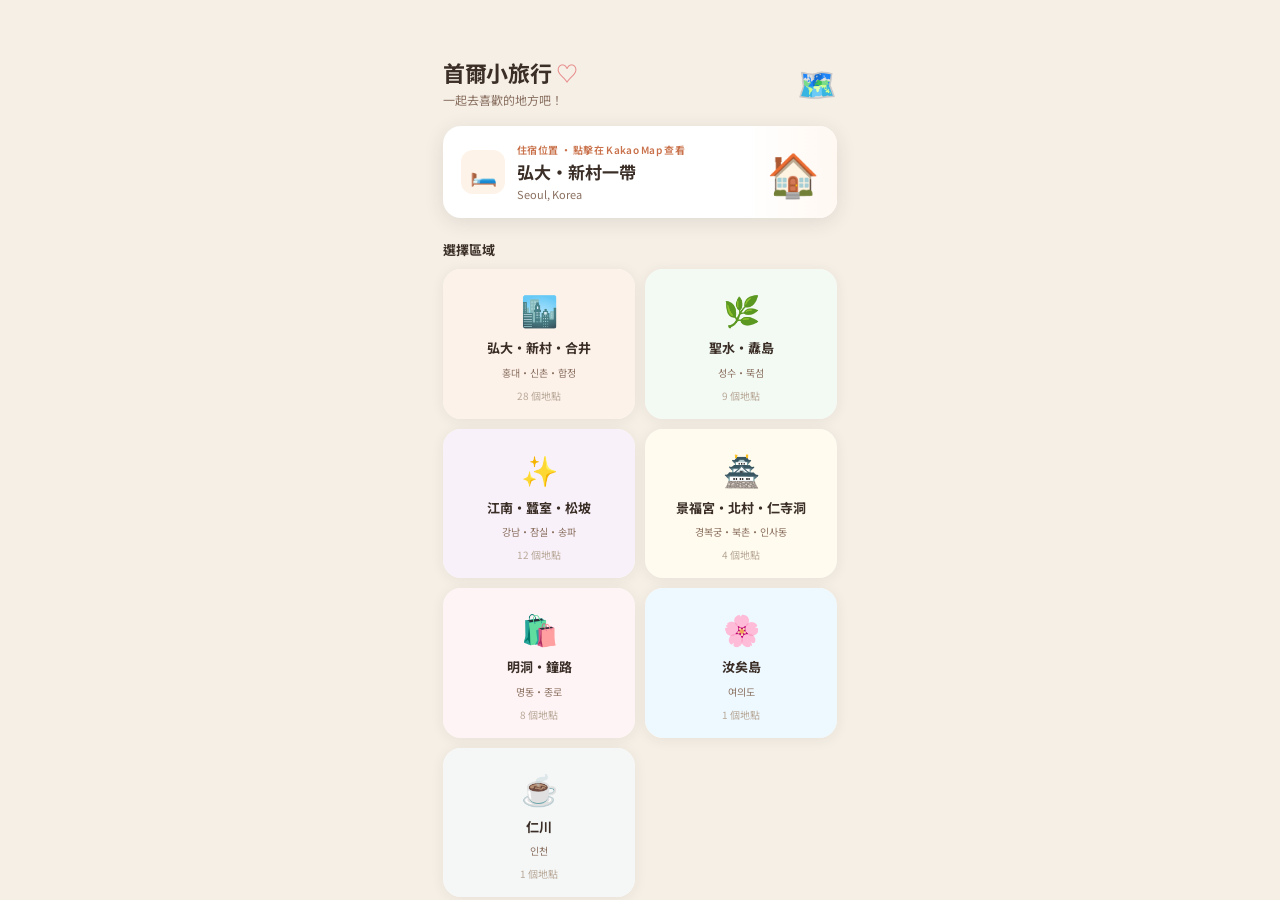
==== commit 8bb14f0b: "Add files via upload" ====
--- a/index.html
+++ b/index.html
@@ -9,6 +9,7 @@
   <meta name="theme-color" content="#F5EFE6">
   <title>首爾小旅行</title>
   <link rel="manifest" href="manifest.json">
+  <link rel="apple-touch-icon" href="icons/apple-touch-icon.png">
   <link rel="preconnect" href="https://fonts.googleapis.com">
   <link href="https://fonts.googleapis.com/css2?family=Noto+Sans+TC:wght@400;500;700&family=Noto+Sans+KR:wght@400;500;700&display=swap" rel="stylesheet">
   <link rel="stylesheet" href="css/style.css">
@@ -30,27 +31,21 @@
       </div>
 
       <!-- 住宿卡片 -->
-      <div class="accom-card">
+      <a class="accom-card"
+         href="https://map.kakao.com/link/map/住宿,37.5569974,126.937875"
+         target="_blank" rel="noopener">
         <div class="accom-card-icon">🛏️</div>
         <div class="accom-card-body">
-          <div class="accom-label">住宿位置</div>
-          <div class="accom-name" id="accom-name">弘大・新村一帶</div>
-          <div class="accom-addr" id="accom-addr">Seoul, Korea</div>
+          <div class="accom-label">住宿位置 · 點擊在 Kakao Map 查看</div>
+          <div class="accom-name">弘大・新村一帶</div>
+          <div class="accom-addr">Seoul, Korea</div>
         </div>
         <div class="accom-illus">🏠</div>
-      </div>
+      </a>
 
       <!-- 選擇區域 -->
       <div class="section-title">選擇區域</div>
       <div class="region-grid" id="region-grid"></div>
-
-      <!-- 地鐵線路圖 -->
-      <div class="section-title" style="margin-top:4px">
-        地鐵路線圖 <span style="font-size:16px">🚇</span>
-      </div>
-      <div class="subway-map-card">
-        <div class="subway-map-inner" id="subway-map-svg"></div>
-      </div>
 
     </div>
   </div>
@@ -83,16 +78,17 @@
 
 </div>
 
-<!-- Kakao Maps SDK -->
 <script>
-// Load Kakao Maps after page load to avoid blocking
+// 確保用 https:// 且 autoload=false，手動控制載入時機
 function loadKakaoMap() {
   return new Promise((resolve, reject) => {
     if (window.kakao && window.kakao.maps) { resolve(); return; }
     const s = document.createElement('script');
-    s.src = '//dapi.kakao.com/v2/maps/sdk.js?appkey=80a4afa6bdeb8635d40f16450b4deb39&autoload=false';
-    s.onload = () => kakao.maps.load(resolve);
-    s.onerror = reject;
+    s.src = 'https://dapi.kakao.com/v2/maps/sdk.js?appkey=80a4afa6bdeb8635d40f16450b4deb39&autoload=false';
+    s.onload = () => {
+      kakao.maps.load(() => resolve());
+    };
+    s.onerror = () => reject(new Error('Kakao SDK load failed'));
     document.head.appendChild(s);
   });
 }
--- a/css/style.css
+++ b/css/style.css
@@ -79,7 +79,7 @@
 .header-icon { font-size: 32px; }
 
 /* 住宿卡片 */
-.accom-card {
+.accom-card-REPLACED {
   background: var(--surface);
   border-radius: var(--radius);
   padding: 16px 18px;
@@ -292,3 +292,20 @@
   text-align: center; padding: 32px 16px;
   color: var(--text-lt); font-size: 13px; line-height: 1.7;
 }
+
+/* accom card as tappable link */
+.accom-card {
+  background: var(--surface);
+  border-radius: var(--radius);
+  padding: 16px 18px;
+  display: flex; align-items: center; gap: 12px;
+  box-shadow: var(--shadow-md);
+  margin-bottom: 22px;
+  position: relative; overflow: hidden;
+  text-decoration: none; color: inherit;
+  -webkit-tap-highlight-color: transparent;
+  transition: transform 0.15s;
+  cursor: pointer;
+}
+.accom-card:active { transform: scale(0.98); }
+.accom-label { font-size: 10px; color: var(--accent2); font-weight: 600; letter-spacing: 0.3px; }
